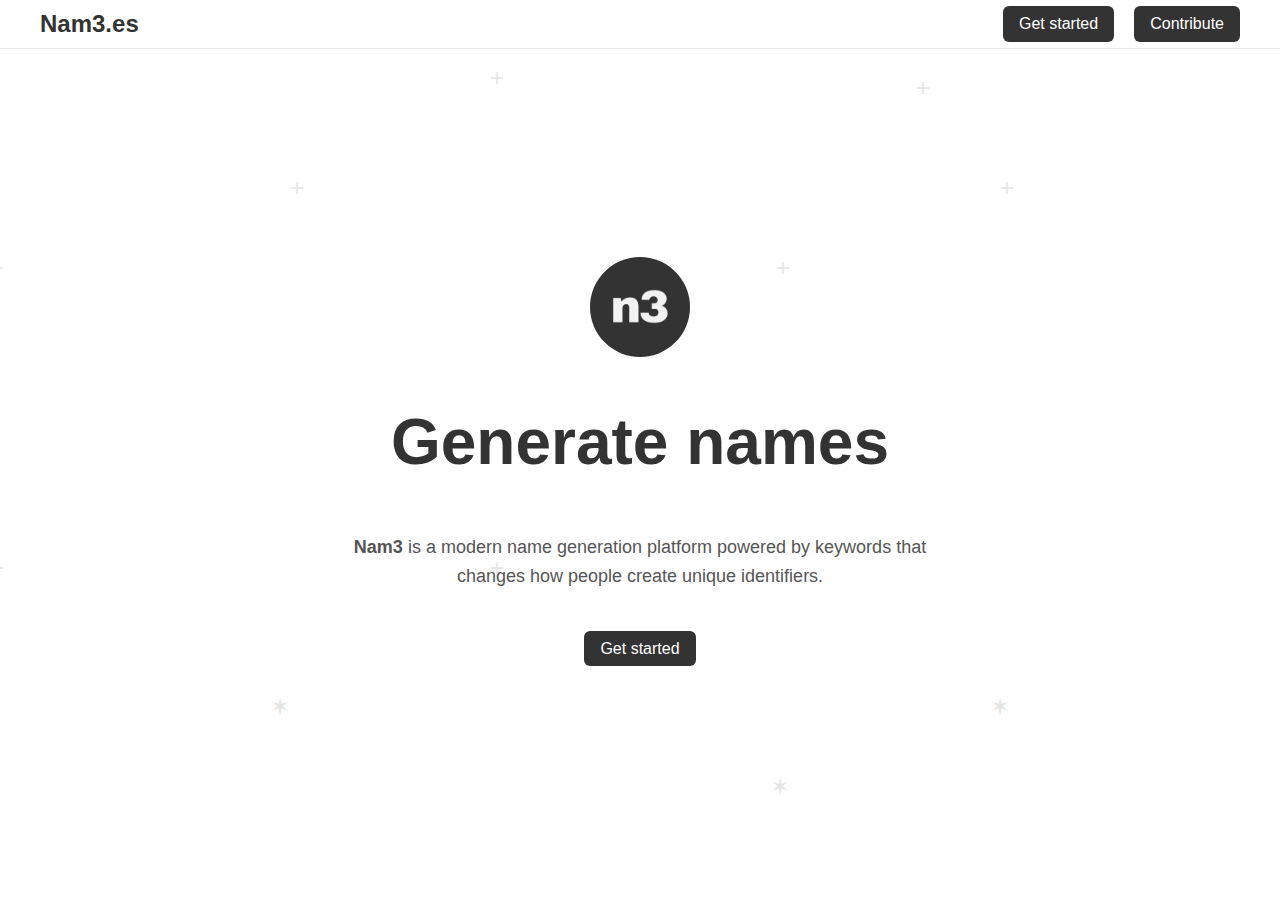
==== index.html @ 5ad18b5e "hi world" ====
<!DOCTYPE html>
<html lang="en">
<head>
    <meta charset="UTF-8">
    <meta name="viewport" content="width=device-width, initial-scale=1.0">
    <link rel="stylesheet" href="src/estilos.css">
    <link rel="shortcut icon" href="src/img/favicon.ico" type="image/x-icon">
    <title>Nam3 | Name generator</title>
</head>
<body>
    <header>
        <div class="logo"><a style="text-decoration: none; color: #333;" href="index.html">Nam3.es</a></div>
        <div class="right-nav">
            <a href="name-gen.html" class="get-started">Get started</a>
            <a href="#" class="get-started">Contribute</a>
        </div>
    </header>

    <main>
        <div class="hero">
            <div class="decorative-element plus-top">+</div>
            <div class="decorative-element plus-left">+</div>
            <div class="decorative-element star-right">✶</div>

            <div class="decorative-element plus-top-2">+</div>
            <div class="decorative-element plus-left-2">+</div>
            <div class="decorative-element star-right-2">✶</div>

            <div class="decorative-element plus-top-3">+</div>
            <div class="decorative-element plus-left-3">+</div>
            <div class="decorative-element star-right-3">✶</div>

            <div class="decorative-element plus-top-4">+</div>
            <div class="decorative-element plus-left-4">+</div>
            <div class="decorative-element star-right-4">✶</div>
            
            <br>
            <br><br>
            <br><br>
            <div><img class="logo-img" src="src/img/logo.png" alt="" draggable="false"></div>
            <br>
            <h1>Generate names</h1>
            
            <p class="hero-description">
                <strong>Nam3</strong> is a modern name generation platform powered by keywords
                that changes how people create unique identifiers.
            </p>
            
            <div class="action-buttons">
                <a href="name-gen.html" class="get-started">Get started</a>
            </div>
        </div>

        

    <div class="copy-toast" id="copyToast">Copied to clipboard!</div>

    <script src="src/main.js"></script>
</body>
</html>
---- src/estilos.css ----
/* Reset and Base Styles */
* {
    margin: 0;
    padding: 0;
    box-sizing: border-box;
    font-family: -apple-system, BlinkMacSystemFont, 'Segoe UI', Roboto, Oxygen, Ubuntu, Cantarell, 'Open Sans', 'Helvetica Neue', sans-serif;
}

body {
    background-color: #fff;
    color: #333;
    line-height: 1.6;
}

/* Header Styles */
header {
    padding: 5px 40px;
    border-bottom: 1px solid #eaeaea;
    display: flex;
    justify-content: space-between;
    align-items: center;
}

.nav-links {
    display: flex;
    gap: 30px;
}

.nav-links a {
    text-decoration: none;
    color: #333;
    font-weight: 500;
    font-size: 16px;
}

.logo {
    font-size: 24px;
    font-weight: bold;
    color: #333;
}

.right-nav {
    display: flex;
    gap: 20px;
    align-items: center;
}

.right-nav a {
    text-decoration: none;
    color: #333;
    font-weight: 500;
}

.get-started {
    background-color: #333;
    color: white !important;
    border: none;
    padding: 5px 16px;
    border-radius: 6px;
    font-weight: 500;
    text-decoration: none;
    transition: 1s;
} .get-started:hover {
    background-color: #646464;
    transition: 1s;
}

/* Hero Section Styles */
.hero {
    text-align: center;
    padding: 80px 20px;
    max-width: 900px;
    margin: 0 auto;
    position: relative;
}

.decorative-element {
    position: absolute;
    opacity: 0.5;
    color: #ccc;
    font-size: 24px;
}

.plus-top {
    top: 20px;
    right: 160px;
}

.plus-top-2 {
    top: 200px;
    right: 300px;
}

.plus-top-3 {
    top: 10px;
    left: 300px;
}

.plus-top-4 {
    top: 200px;
    left: -200px;
}

.plus-left {
    top: 120px;
    left: 100px;
}

.plus-left-2 {
    top: 120px;
    left: 810px;
}

.plus-left-3 {
    top: 500px;
    left: 300px;
}

.plus-left-4 {
    top: 500px;
    left: -200px;
}

.star-right {
    bottom: 80px;
    right: 80px;
}

.star-right-2 {
    bottom: 80px;
    right: 800px;
}

.star-right-3 {
    bottom: 00px;
    right: 300px;
}

.star-right-4 {
    bottom: 00px;
    right: -300px;
}

.hero h1 {
    text-align: center;
    font-size: 64px;
    margin-bottom: 0;
    font-weight: 700;
    color: #333;
}

.hero h2 {
    font-size: 48px;
    font-weight: 600;
    margin-top: 0;
    color: #1a1a1a;
    font-style: italic;
}

.hero-description {
    max-width: 600px;
    margin: 40px auto;
    font-size: 18px;
    color: #555;
}

/* Main Content Styles */
.main-container {
    max-width: 1000px;
    margin: 0 auto;
    padding: 20px;
}

.action-buttons {
    display: flex;
    gap: 20px;
    justify-content: center;
    margin: 30px 0 60px;
}


.secondary-button {
    background-color: #fff;
    color: #333;
    border: 1px solid #ddd;
    padding: 10px 16px;
    border-radius: 6px;
    font-weight: 500;
    display: flex;
    align-items: center;
    gap: 5px;
    text-decoration: none;
}

/* Generator Panel Styles */
.generator-panel {
    background-color: #fff;
    border-radius: 8px;
    border: 1px solid #eaeaea;
    padding: 30px;
    box-shadow: 0 4px 20px rgba(0, 0, 0, 0.05);
    margin-top: 40px;
}

.panel-header {
    display: flex;
    justify-content: space-between;
    align-items: center;
    margin-bottom: 20px;
    padding-bottom: 15px;
    border-bottom: 1px solid #eaeaea;
}

.panel-title {
    font-size: 22px;
    font-weight: 600;
    color: #333;
    display: flex;
    align-items: center;
    gap: 10px;
}

.panel-icon {
    padding: 15px 15px;
    width: 24px;
    height: 24px;
    background-color: #f0f0f0;
    border-radius: 4px;
    display: flex;
    align-items: center;
    justify-content: center;
}

.panel-actions {
    display: flex;
    gap: 15px;
}

.action-icon {
    background: none;
    border: none;
    color: #666;
    cursor: pointer;
    font-size: 18px;
}

/* Input Area Styles */
.input-area {
    display: flex;
    gap: 20px;
    margin-bottom: 30px;
}

.form-group {
    flex: 1;
}

.form-group label {
    display: block;
    margin-bottom: 8px;
    font-weight: 500;
    color: #444;
    font-size: 14px;
}

input, select {
    width: 100%;
    padding: 12px;
    border: 1px solid #ddd;
    border-radius: 6px;
    font-size: 16px;
}

input:focus, select:focus {
    outline: none;
    border-color: #333;
}

.generate-btn {
    background-color: #1a1a1a;
    color: white;
    border: none;
    padding: 12px 24px;
    border-radius: 6px;
    font-weight: 500;
    cursor: pointer;
    font-size: 16px;
}

.generate-btn:hover {
    background-color: #333;
}

.generate-btn:disabled {
    background-color: #ccc;
    cursor: not-allowed;
}

/* Results Area Styles */
.results-area {
    display: none;
    margin-top: 30px;
}

.results-header {
    display: flex;
    justify-content: space-between;
    align-items: center;
    margin-bottom: 20px;
    padding-bottom: 10px;
    border-bottom: 1px solid #eaeaea;
}

.results-stats {
    display: flex;
    gap: 30px;
    margin-bottom: 30px;
}

.stat-box {
    background-color: #f9f9f9;
    padding: 15px 20px;
    border-radius: 6px;
    flex: 1;
}

.stat-label {
    font-size: 12px;
    color: #777;
    margin-bottom: 5px;
}

.stat-value {
    font-size: 18px;
    font-weight: 600;
    color: #333;
}

.name-grid {
    display: grid;
    grid-template-columns: repeat(auto-fill, minmax(200px, 1fr));
    gap: 15px;
}

.name-card {
    background-color: #f9f9f9;
    border-radius: 6px;
    padding: 15px;
    display: flex;
    justify-content: space-between;
    align-items: center;
    transition: transform 0.2s, box-shadow 0.2s;
}

.name-card:hover {
    transform: translateY(-2px);
    box-shadow: 0 4px 8px rgba(0, 0, 0, 0.1);
}

.name-text {
    font-weight: 500;
    color: #333;
}

.copy-btn {
    background: none;
    border: none;
    color: #666;
    cursor: pointer;
}

.copy-btn:hover {
    color: #333;
}

/* Visualization Area */
.visualization {
    margin-top: 40px;
    background-color: #f9f9f9;
    padding: 20px;
    border-radius: 8px;
    display: none;
    height: 300px;
}

.chart-container {
    height: 100%;
    display: flex;
    align-items: center;
    justify-content: center;
}

/* Loading Animation */
.loading {
    display: none;
    text-align: center;
    margin: 30px 0;
}

.loading-spinner {
    border: 4px solid #f3f3f3;
    border-top: 4px solid #333;
    border-radius: 50%;
    width: 30px;
    height: 30px;
    animation: spin 1s linear infinite;
    margin: 0 auto 10px;
}

@keyframes spin {
    0% { transform: rotate(0deg); }
    100% { transform: rotate(360deg); }
}

/* Copy Toast */
.copy-toast {
    position: fixed;
    bottom: 20px;
    left: 50%;
    transform: translateX(-50%);
    background-color: #333;
    color: white;
    padding: 10px 20px;
    border-radius: 6px;
    opacity: 0;
    transition: opacity 0.3s;
    z-index: 1000;
}

.copy-toast.show {
    opacity: 1;
}

/* Responsive Design */
@media (max-width: 768px) {
    .hero h1 {
        font-size: 48px;
    }
    
    .hero h2 {
        font-size: 36px;
    }
    
    .input-area {
        flex-direction: column;
    }
    
    .nav-links {
        display: none;
    }
    
    .right-nav a:not(.get-started) {
        display: none;
    }
}

.voler-al-inicio {
    text-decoration: none;
} .voler-al-inicio:hover{
    color: #333;
    text-decoration: underline;
}

.logo-img {
    width: 100px;
    height: 100px;
    border-radius: 50%;
    object-fit: cover;
}

.loho-img-2 {
    width: 20px;
    height: 0px;
    border-radius: 50%;
    object-fit: cover;
}
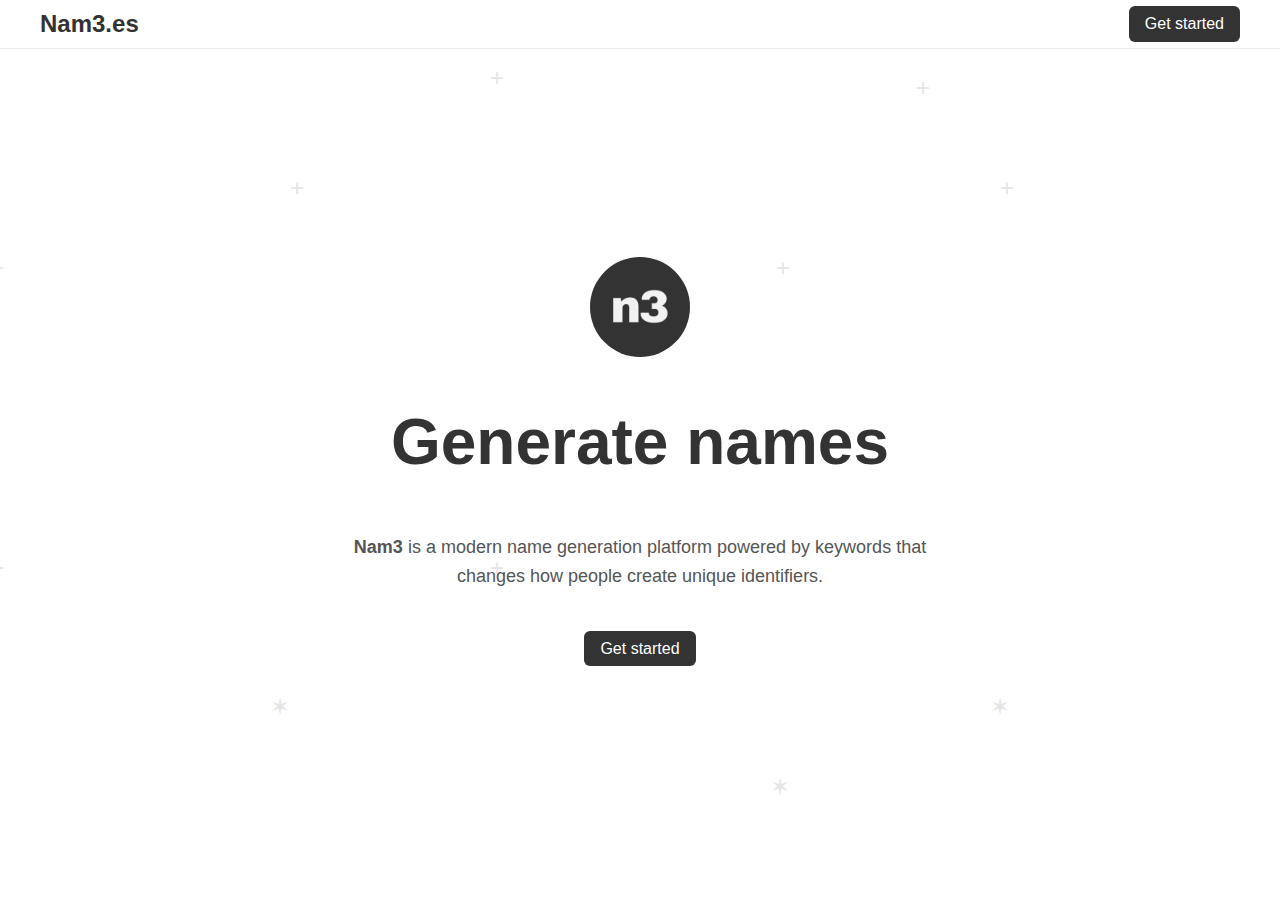
==== commit c080d31d: "DEL // Contribute button" ====
--- a/index.html
+++ b/index.html
@@ -12,7 +12,6 @@
         <div class="logo"><a style="text-decoration: none; color: #333;" href="index.html">Nam3.es</a></div>
         <div class="right-nav">
             <a href="name-gen.html" class="get-started">Get started</a>
-            <a href="#" class="get-started">Contribute</a>
         </div>
     </header>
 
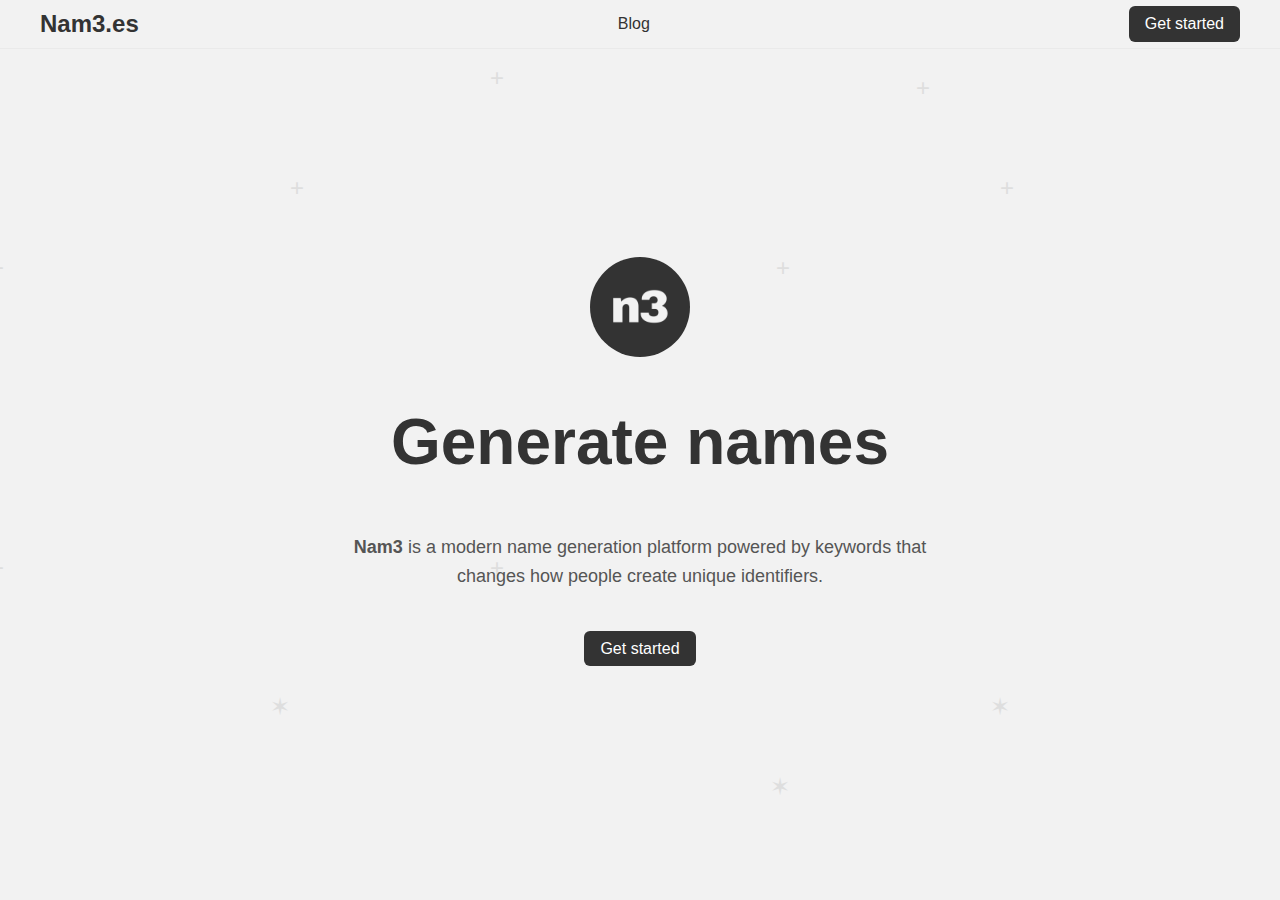
==== commit 38476e3d: "UPDATE // index.html, name-gen.html, estilos.css ADD // src blog" ====
--- a/index.html
+++ b/index.html
@@ -9,7 +9,12 @@
 </head>
 <body>
     <header>
-        <div class="logo"><a style="text-decoration: none; color: #333;" href="index.html">Nam3.es</a></div>
+        <div class="logo"><a style="text-decoration: none; color: #333;" href="https://nam3.es/">Nam3.es</a></div>
+
+        <div class="nav-links">
+            <a href="blog/index.html">Blog</a>
+        </div>
+
         <div class="right-nav">
             <a href="name-gen.html" class="get-started">Get started</a>
         </div>
@@ -55,5 +60,7 @@
     <div class="copy-toast" id="copyToast">Copied to clipboard!</div>
 
     <script src="src/main.js"></script>
+
+    <script type="text/javascript"> var infolinks_pid = 3433787; var infolinks_wsid = 0; </script> <script type="text/javascript" src="//resources.infolinks.com/js/infolinks_main.js"></script>
 </body>
 </html>--- a/src/estilos.css
+++ b/src/estilos.css
@@ -7,7 +7,7 @@
 }
 
 body {
-    background-color: #fff;
+    background-color: #f2f2f2;
     color: #333;
     line-height: 1.6;
 }
@@ -31,6 +31,8 @@
     color: #333;
     font-weight: 500;
     font-size: 16px;
+} .nav-links a:hover {
+    color: #646464;
 }
 
 .logo {
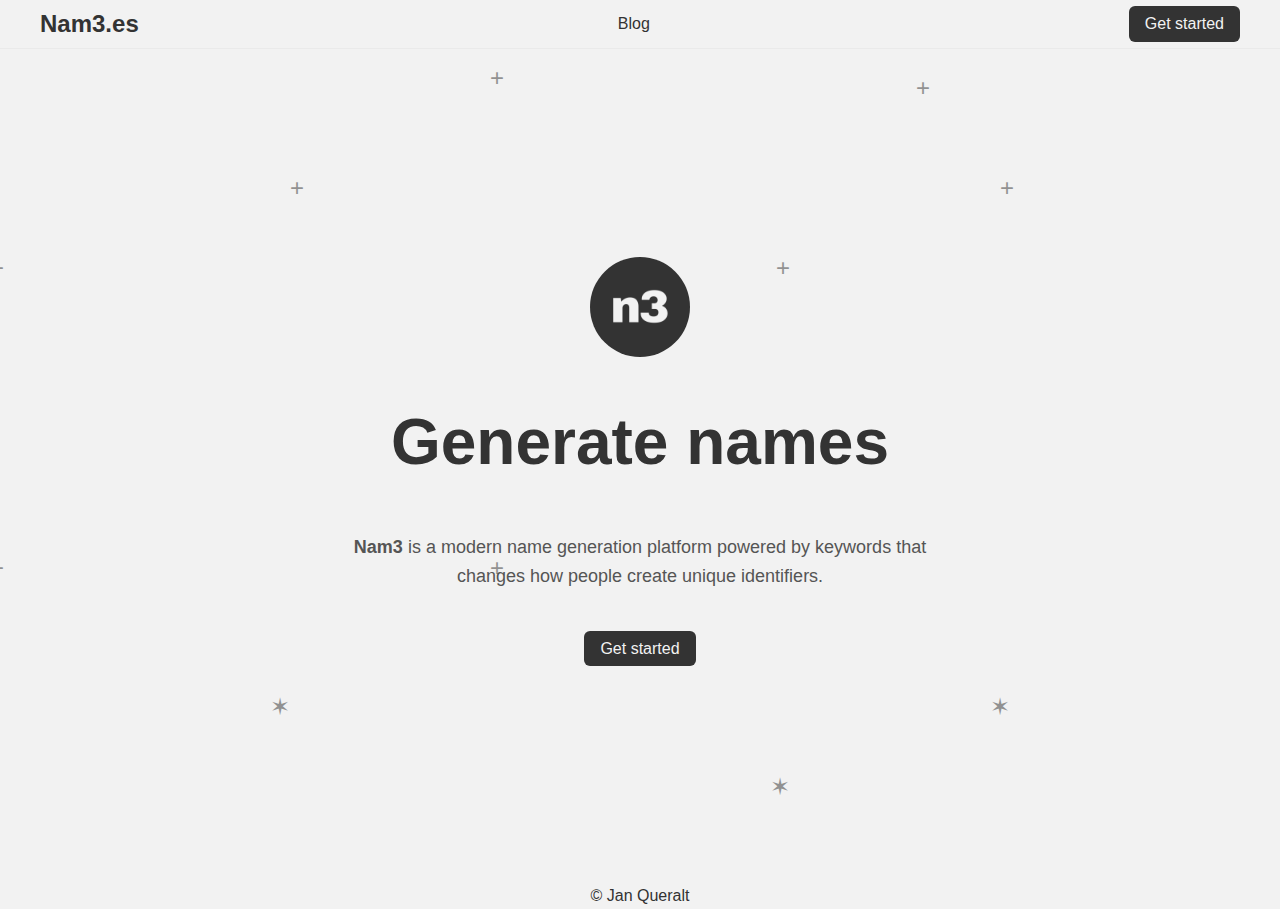
==== commit c3823a83: "ADD // copyright" ====
--- a/index.html
+++ b/index.html
@@ -55,7 +55,13 @@
             </div>
         </div>
 
+        <br>
+        <br><br>
         
+        <footer>
+            <p class="copy">&COPY; Jan Queralt</p>
+        </footer>
+
 
     <div class="copy-toast" id="copyToast">Copied to clipboard!</div>
 
--- a/src/estilos.css
+++ b/src/estilos.css
@@ -55,7 +55,7 @@
 
 .get-started {
     background-color: #333;
-    color: white !important;
+    color: #f2f2f2 !important;
     border: none;
     padding: 5px 16px;
     border-radius: 6px;
@@ -79,7 +79,7 @@
 .decorative-element {
     position: absolute;
     opacity: 0.5;
-    color: #ccc;
+    color: #333;
     font-size: 24px;
 }
 
@@ -280,7 +280,7 @@
 
 .generate-btn {
     background-color: #1a1a1a;
-    color: white;
+    color: #f2f2f2;
     border: none;
     padding: 12px 24px;
     border-radius: 6px;
@@ -421,7 +421,7 @@
     left: 50%;
     transform: translateX(-50%);
     background-color: #333;
-    color: white;
+    color: #f2f2f2;
     padding: 10px 20px;
     border-radius: 6px;
     opacity: 0;
@@ -475,4 +475,37 @@
     height: 0px;
     border-radius: 50%;
     object-fit: cover;
-}+}
+
+.copy{
+    text-align: center;
+    font-size: 15px;
+}
+
+.copy {
+    text-align: center;
+    font-size: 15px;
+    /* Puedes agregar otros estilos generales si es necesario */
+}
+
+/* Estilos para pantallas pequeñas (móviles) */
+@media (max-width: 600px) {
+    .copy {
+        font-size: 12px; /* Reducimos el tamaño de fuente en pantallas pequeñas */
+        padding: 10px; /* Agregar algo de espacio alrededor */
+    }
+}
+
+/* Estilos para pantallas medianas (tabletas) */
+@media (max-width: 1024px) {
+    .copy {
+        font-size: 14px; /* Tamaño de fuente ligeramente mayor para tabletas */
+    }
+}
+
+/* Estilos para pantallas grandes (escritorios) */
+@media (min-width: 1025px) {
+    .copy {
+        font-size: 16px; /* Aumentamos el tamaño de fuente para pantallas grandes */
+    }
+}
